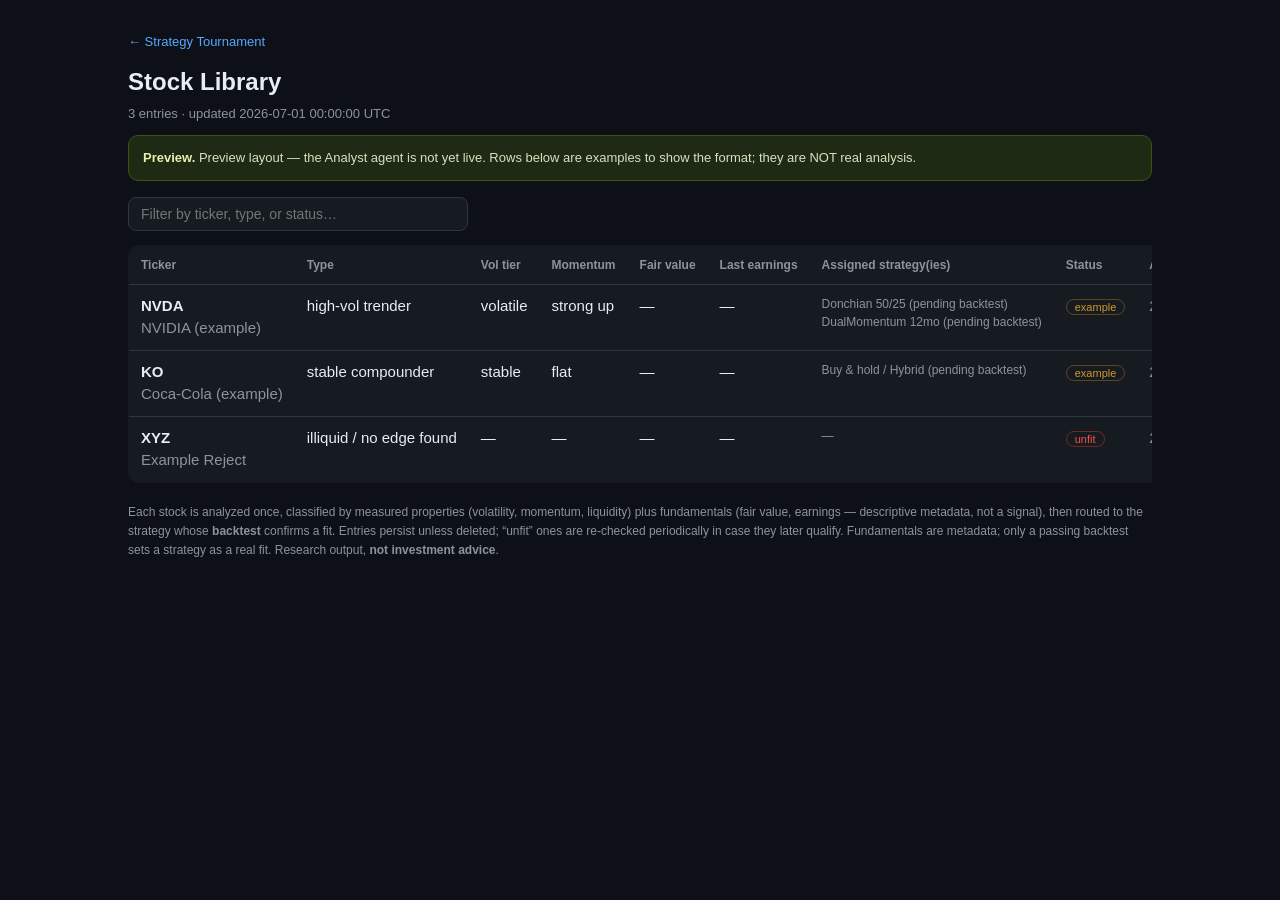
==== stockLibrary/index.html @ e71fd758 "Add Stock Library page (preview) and link it from the tournament page Co-Authored-By: Claude Opus 4." ====
<!DOCTYPE html>
<html lang="en">
<head>
<meta charset="utf-8" />
<meta name="viewport" content="width=device-width, initial-scale=1" />
<title>Stock Library</title>
<style>
  :root { --bg:#0d1117; --card:#161b22; --line:#30363d; --txt:#e6edf3; --dim:#8b949e;
          --good:#3fb950; --bad:#f85149; --gold:#d29922; --warn:#1f2a14; --warnln:#3d5212; }
  * { box-sizing:border-box; }
  body { margin:0; background:var(--bg); color:var(--txt);
         font:15px/1.5 -apple-system,Segoe UI,Roboto,Helvetica,Arial,sans-serif; }
  .wrap { max-width:1060px; margin:0 auto; padding:32px 18px 64px; }
  a { color:#58a6ff; text-decoration:none; } a:hover { text-decoration:underline; }
  h1 { font-size:24px; margin:0 0 4px; }
  .pagesub { color:var(--dim); margin:0 0 12px; font-size:13px; }
  .banner { background:var(--warn); border:1px solid var(--warnln); border-radius:10px;
            padding:12px 14px; margin:0 0 16px; font-size:13px; color:#d8e0c0; }
  .banner b { color:#e8efb0; }
  input[type=search]{ width:100%; max-width:340px; margin:0 0 14px; padding:8px 12px;
    background:var(--card); border:1px solid var(--line); border-radius:8px; color:var(--txt); font-size:14px; }
  .scroll { overflow-x:auto; }
  table { width:100%; border-collapse:collapse; background:var(--card);
          border:1px solid var(--line); border-radius:12px; overflow:hidden; min-width:900px; }
  th,td { padding:10px 12px; text-align:left; border-bottom:1px solid var(--line);
          white-space:nowrap; vertical-align:top; }
  th { color:var(--dim); font-weight:600; font-size:12px; }
  tr:last-child td { border-bottom:none; }
  .tick { font-weight:700; }
  .badge { font-size:11px; padding:1px 8px; border-radius:999px; border:1px solid var(--line); }
  .b-fit { color:var(--good); border-color:#1f6f43; }
  .b-unfit { color:var(--bad); border-color:#6f2a25; }
  .b-pending, .b-example { color:var(--gold); border-color:#5c471a; }
  .strat { font-size:12px; color:var(--dim); }
  .dim { color:var(--dim); }
  footer { color:var(--dim); font-size:12px; margin-top:20px; line-height:1.6; }
</style>
</head>
<body>
<div class="wrap">
  <p class="pagesub"><a href="../tradeRanking/">← Strategy Tournament</a></p>
  <h1>Stock Library</h1>
  <p class="pagesub" id="sub">Loading…</p>
  <div class="banner" id="banner" style="display:none"></div>

  <input type="search" id="q" placeholder="Filter by ticker, type, or status…" />
  <div class="scroll"><table>
    <thead><tr>
      <th>Ticker</th><th>Type</th><th>Vol tier</th><th>Momentum</th>
      <th>Fair value</th><th>Last earnings</th><th>Assigned strategy(ies)</th>
      <th>Status</th><th>Added</th><th>Last checked</th>
    </tr></thead>
    <tbody id="rows"></tbody>
  </table></div>
  <footer id="foot"></footer>
</div>
<script>
const badge = s => {
  const cls = {fit:"b-fit", unfit:"b-unfit", pending:"b-pending", example:"b-example"}[s] || "b-pending";
  return `<span class="badge ${cls}">${s}</span>`;
};
let ALL = [];
function render(list){
  document.getElementById("rows").innerHTML = list.map(e=>{
    const strat = (e.strategies||[]).length
      ? e.strategies.map(s=>`${s.name} <span class="dim">(${s.verdict})</span>`).join("<br>")
      : '<span class="dim">—</span>';
    return `<tr>
      <td class="tick">${e.ticker}<br><span class="dim" style="font-weight:400">${e.name||""}</span></td>
      <td>${e.type||"—"}</td><td>${e.vol_tier||"—"}</td><td>${e.momentum||"—"}</td>
      <td>${e.fair_value||"—"}</td><td>${e.last_earnings||"—"}</td>
      <td class="strat">${strat}</td>
      <td>${badge(e.status||"pending")}</td>
      <td class="dim">${e.added||"—"}</td><td class="dim">${e.last_checked||"—"}</td>
    </tr>`;
  }).join("") || `<tr><td colspan="10" class="dim" style="text-align:center;padding:22px">No entries yet.</td></tr>`;
}
fetch("./library.json").then(r=>r.json()).then(d=>{
  ALL = d.entries||[];
  document.getElementById("sub").textContent = `${ALL.length} entries · updated ${d.generated_utc} UTC`;
  if (d.note){ const b=document.getElementById("banner"); b.style.display="block"; b.innerHTML="<b>Preview.</b> "+d.note; }
  render(ALL);
  document.getElementById("foot").innerHTML =
    "Each stock is analyzed once, classified by measured properties (volatility, momentum, "+
    "liquidity) plus fundamentals (fair value, earnings — descriptive metadata, not a signal), "+
    "then routed to the strategy whose <b>backtest</b> confirms a fit. Entries persist unless "+
    "deleted; “unfit” ones are re-checked periodically in case they later qualify. "+
    "Fundamentals are metadata; only a passing backtest sets a strategy as a real fit. "+
    "Research output, <b>not investment advice</b>.";
}).catch(e=>{ document.getElementById("sub").textContent="Could not load library.json — "+e; });

document.getElementById("q").addEventListener("input", ev=>{
  const q = ev.target.value.toLowerCase();
  render(ALL.filter(e => (e.ticker+" "+(e.name||"")+" "+(e.type||"")+" "+(e.status||"")).toLowerCase().includes(q)));
});
</script>
</body>
</html>
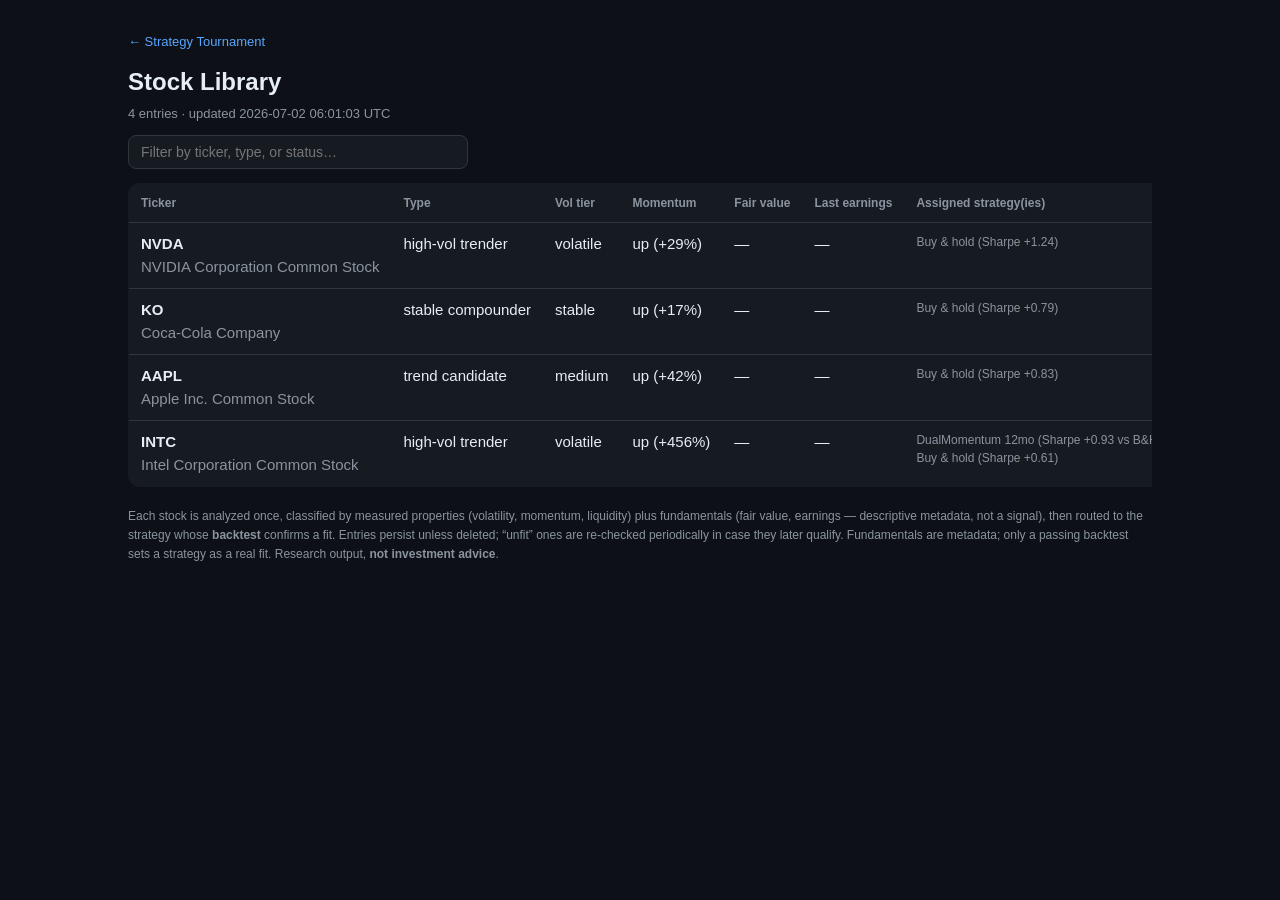
==== commit 9c827140: "Stock Library: add (hidden) interactive Add box; enable once Worker+Turnstile set" ====
--- a/stockLibrary/index.html
+++ b/stockLibrary/index.html
@@ -34,6 +34,13 @@
   .strat { font-size:12px; color:var(--dim); }
   .dim { color:var(--dim); }
   footer { color:var(--dim); font-size:12px; margin-top:20px; line-height:1.6; }
+  .addrow { display:flex; gap:8px; flex-wrap:wrap; align-items:center; margin:0 0 6px; }
+  input#addq { flex:1; min-width:240px; max-width:420px; padding:8px 12px; background:var(--card);
+    border:1px solid var(--line); border-radius:8px; color:var(--txt); font-size:14px; }
+  button#addbtn { padding:8px 16px; background:#238636; color:#fff; border:1px solid #2ea043;
+    border-radius:8px; font-size:14px; cursor:pointer; }
+  button#addbtn:hover { background:#2ea043; }
+  #addmsg { min-height:18px; }
 </style>
 </head>
 <body>
@@ -42,6 +49,16 @@
   <h1>Stock Library</h1>
   <p class="pagesub" id="sub">Loading…</p>
   <div class="banner" id="banner" style="display:none"></div>
+
+  <div id="addbox" style="display:none; margin:0 0 16px;">
+    <div class="addrow">
+      <input type="text" id="addq" maxlength="40"
+        placeholder="Add a stock — company name or ticker (e.g. Palantir)" />
+      <button id="addbtn" type="button">Add</button>
+    </div>
+    <div id="cf-turnstile"></div>
+    <div id="addmsg" class="pagesub"></div>
+  </div>
 
   <input type="search" id="q" placeholder="Filter by ticker, type, or status…" />
   <div class="scroll"><table>
@@ -55,6 +72,12 @@
   <footer id="foot"></footer>
 </div>
 <script>
+// --- Interactive "Add" box config. Filled in once the Cloudflare Worker + Turnstile exist;
+// while these are placeholders the box stays hidden and the page works normally. ---
+const WORKER_URL = "__WORKER_URL__";
+const TURNSTILE_SITEKEY = "__TURNSTILE_SITEKEY__";
+const ADD_ENABLED = !WORKER_URL.startsWith("__") && !TURNSTILE_SITEKEY.startsWith("__");
+
 const badge = s => {
   const cls = {fit:"b-fit", unfit:"b-unfit", pending:"b-pending", example:"b-example"}[s] || "b-pending";
   return `<span class="badge ${cls}">${s}</span>`;
@@ -93,6 +116,37 @@
   const q = ev.target.value.toLowerCase();
   render(ALL.filter(e => (e.ticker+" "+(e.name||"")+" "+(e.type||"")+" "+(e.status||"")).toLowerCase().includes(q)));
 });
+
+// --- Add box: only wired up when configured (see WORKER_URL / TURNSTILE_SITEKEY above). ---
+if (ADD_ENABLED) {
+  document.getElementById("addbox").style.display = "block";
+  const s = document.createElement("script");
+  s.src = "https://challenges.cloudflare.com/turnstile/v0/api.js?render=explicit";
+  s.async = true; s.defer = true;
+  s.onload = () => turnstile.render("#cf-turnstile", { sitekey: TURNSTILE_SITEKEY });
+  document.head.appendChild(s);
+  document.getElementById("addbtn").addEventListener("click", submitAdd);
+  document.getElementById("addq").addEventListener("keydown", e => { if (e.key === "Enter") submitAdd(); });
+}
+
+async function submitAdd(){
+  const inp = document.getElementById("addq"), msg = document.getElementById("addmsg");
+  const q = inp.value.trim();
+  if (!q) { msg.textContent = "Enter a company name or ticker."; return; }
+  const token = (window.turnstile && turnstile.getResponse()) || "";
+  if (!token) { msg.textContent = "Please complete the verification below."; return; }
+  msg.textContent = "Adding…";
+  try {
+    const r = await fetch(WORKER_URL, {
+      method: "POST", headers: { "Content-Type": "application/json" },
+      body: JSON.stringify({ ticker: q, turnstileToken: token }),
+    });
+    const d = await r.json().catch(() => ({}));
+    if (r.ok) { msg.textContent = d.message || "Queued — refresh in ~1–2 min."; inp.value = ""; }
+    else { msg.textContent = "Error: " + (d.error || r.status); }
+  } catch (e) { msg.textContent = "Network error — try again."; }
+  if (window.turnstile) turnstile.reset();
+}
 </script>
 </body>
 </html>
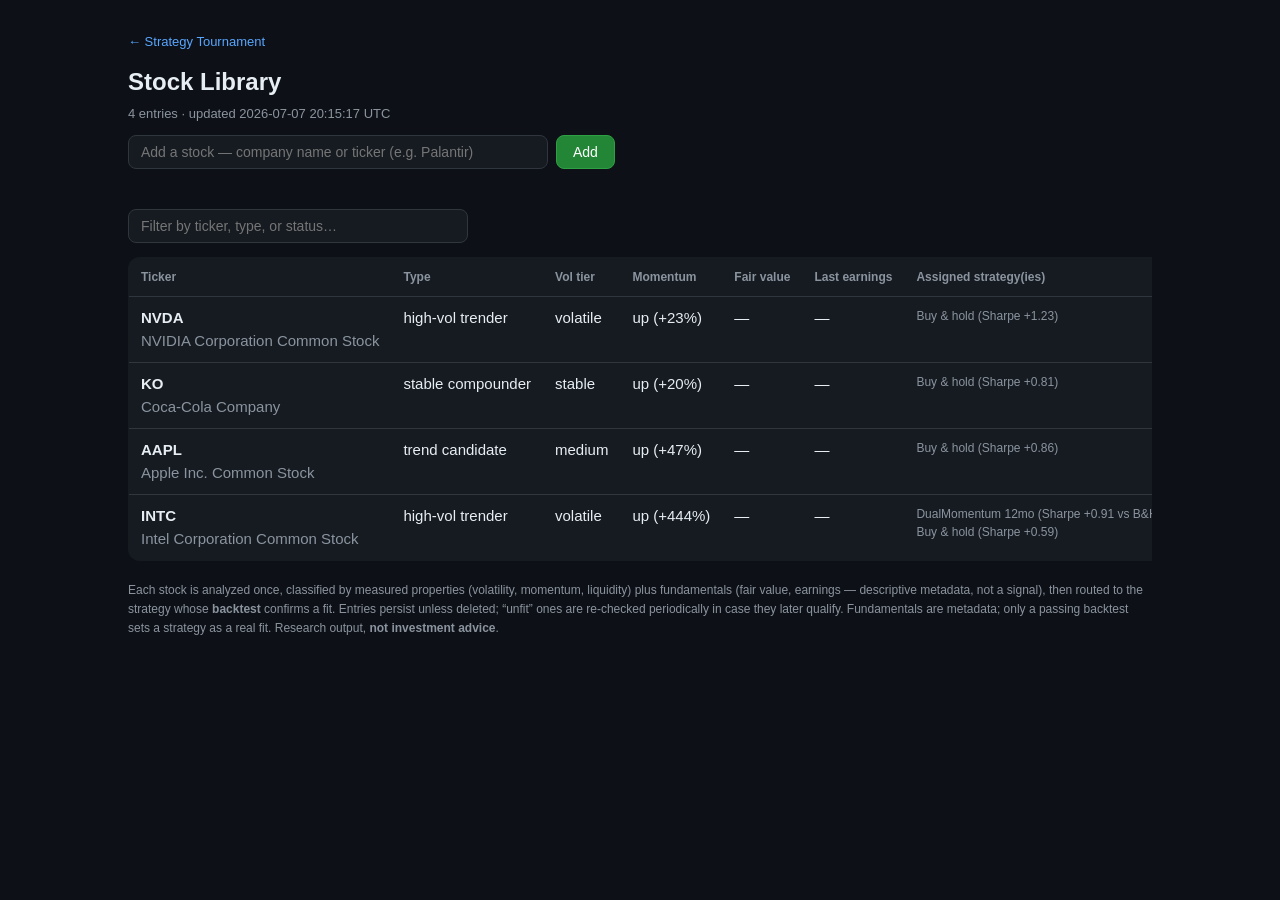
==== commit f1d02697: "Stock Library: wire Cloudflare Worker + Turnstile site key -> Add box live" ====
--- a/stockLibrary/index.html
+++ b/stockLibrary/index.html
@@ -74,8 +74,8 @@
 <script>
 // --- Interactive "Add" box config. Filled in once the Cloudflare Worker + Turnstile exist;
 // while these are placeholders the box stays hidden and the page works normally. ---
-const WORKER_URL = "__WORKER_URL__";
-const TURNSTILE_SITEKEY = "__TURNSTILE_SITEKEY__";
+const WORKER_URL = "https://black-haze-1a5c.knishiy10.workers.dev";
+const TURNSTILE_SITEKEY = "0x4AAAAAADuX8aPPatiPR1qa";
 const ADD_ENABLED = !WORKER_URL.startsWith("__") && !TURNSTILE_SITEKEY.startsWith("__");
 
 const badge = s => {
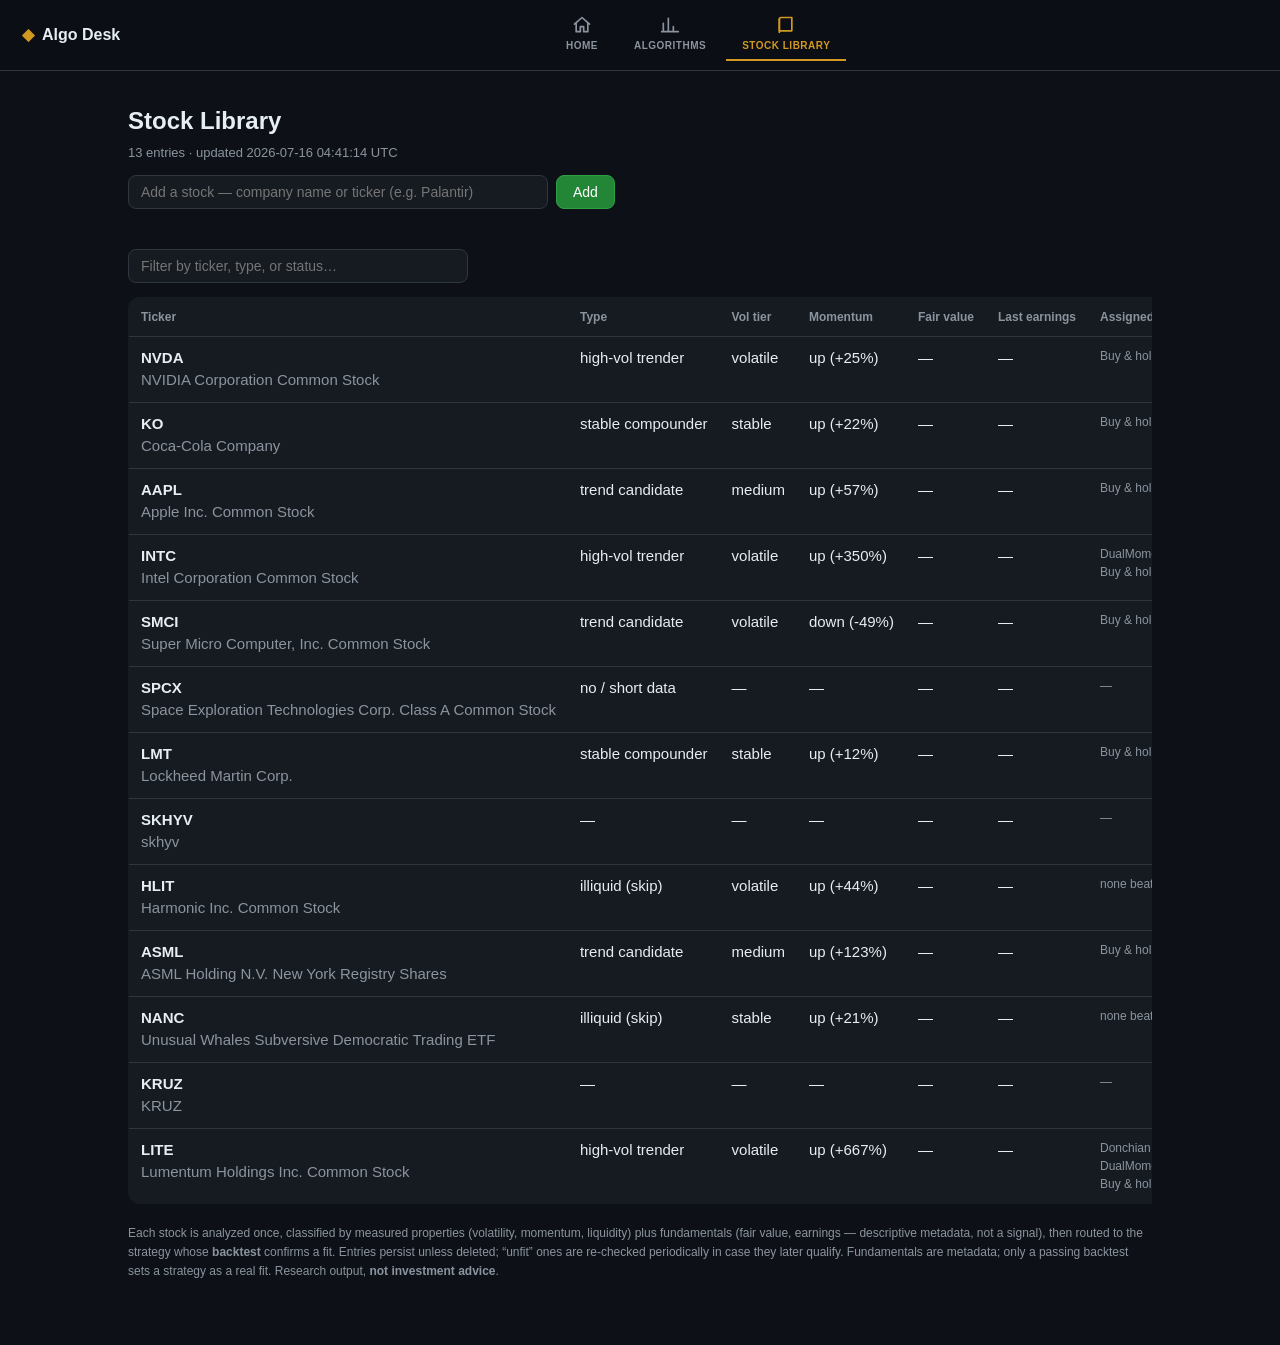
==== commit 3d095eb5: "Dashboard: top nav (Home/Algorithms/Library), clean home w/ linkable names, algorithms hub, detail f" ====
--- a/stockLibrary/index.html
+++ b/stockLibrary/index.html
@@ -41,11 +41,31 @@
     border-radius:8px; font-size:14px; cursor:pointer; }
   button#addbtn:hover { background:#2ea043; }
   #addmsg { min-height:18px; }
+  /* --- shared top nav (Home / Algorithms / Stock Library) --- */
+  .topnav { position:sticky; top:0; z-index:40; display:flex; align-items:center; gap:18px;
+            background:#0b0e14; border-bottom:1px solid var(--line); padding:9px 22px; }
+  .topnav .brand { font-weight:700; font-size:16px; color:var(--txt); text-decoration:none;
+                   display:flex; align-items:center; gap:8px; }
+  .topnav .navlinks { display:flex; gap:4px; margin:0 auto; }
+  .topnav a.nav { display:flex; flex-direction:column; align-items:center; gap:3px; color:var(--dim);
+                  text-decoration:none; font-size:10px; font-weight:600; letter-spacing:.05em;
+                  text-transform:uppercase; padding:6px 16px; border-bottom:2px solid transparent; }
+  .topnav a.nav svg { width:20px; height:20px; stroke:currentColor; fill:none; stroke-width:2;
+                      stroke-linecap:round; stroke-linejoin:round; }
+  .topnav a.nav:hover { color:var(--txt); }
+  .topnav a.nav.active { color:#d29922; border-bottom-color:#d29922; }
 </style>
 </head>
 <body>
+<nav class="topnav">
+  <a class="brand" href="../tradeRanking/"><span style="color:#d29922">◆</span> Algo Desk</a>
+  <div class="navlinks">
+    <a class="nav" href="../tradeRanking/"><svg viewBox="0 0 24 24"><path d="M3 11l9-8 9 8"/><path d="M5 10v10h5v-6h4v6h5V10"/></svg>Home</a>
+    <a class="nav" href="../strategy/"><svg viewBox="0 0 24 24"><path d="M4 20V10M10 20V4M16 20v-6M22 20H2"/></svg>Algorithms</a>
+    <a class="nav active" href="../stockLibrary/"><svg viewBox="0 0 24 24"><path d="M4 5a2 2 0 012-2h13v16H6a2 2 0 00-2 2z"/><path d="M4 5v14"/></svg>Stock Library</a>
+  </div>
+</nav>
 <div class="wrap">
-  <p class="pagesub"><a href="../tradeRanking/">← Strategy Tournament</a></p>
   <h1>Stock Library</h1>
   <p class="pagesub" id="sub">Loading…</p>
   <div class="banner" id="banner" style="display:none"></div>
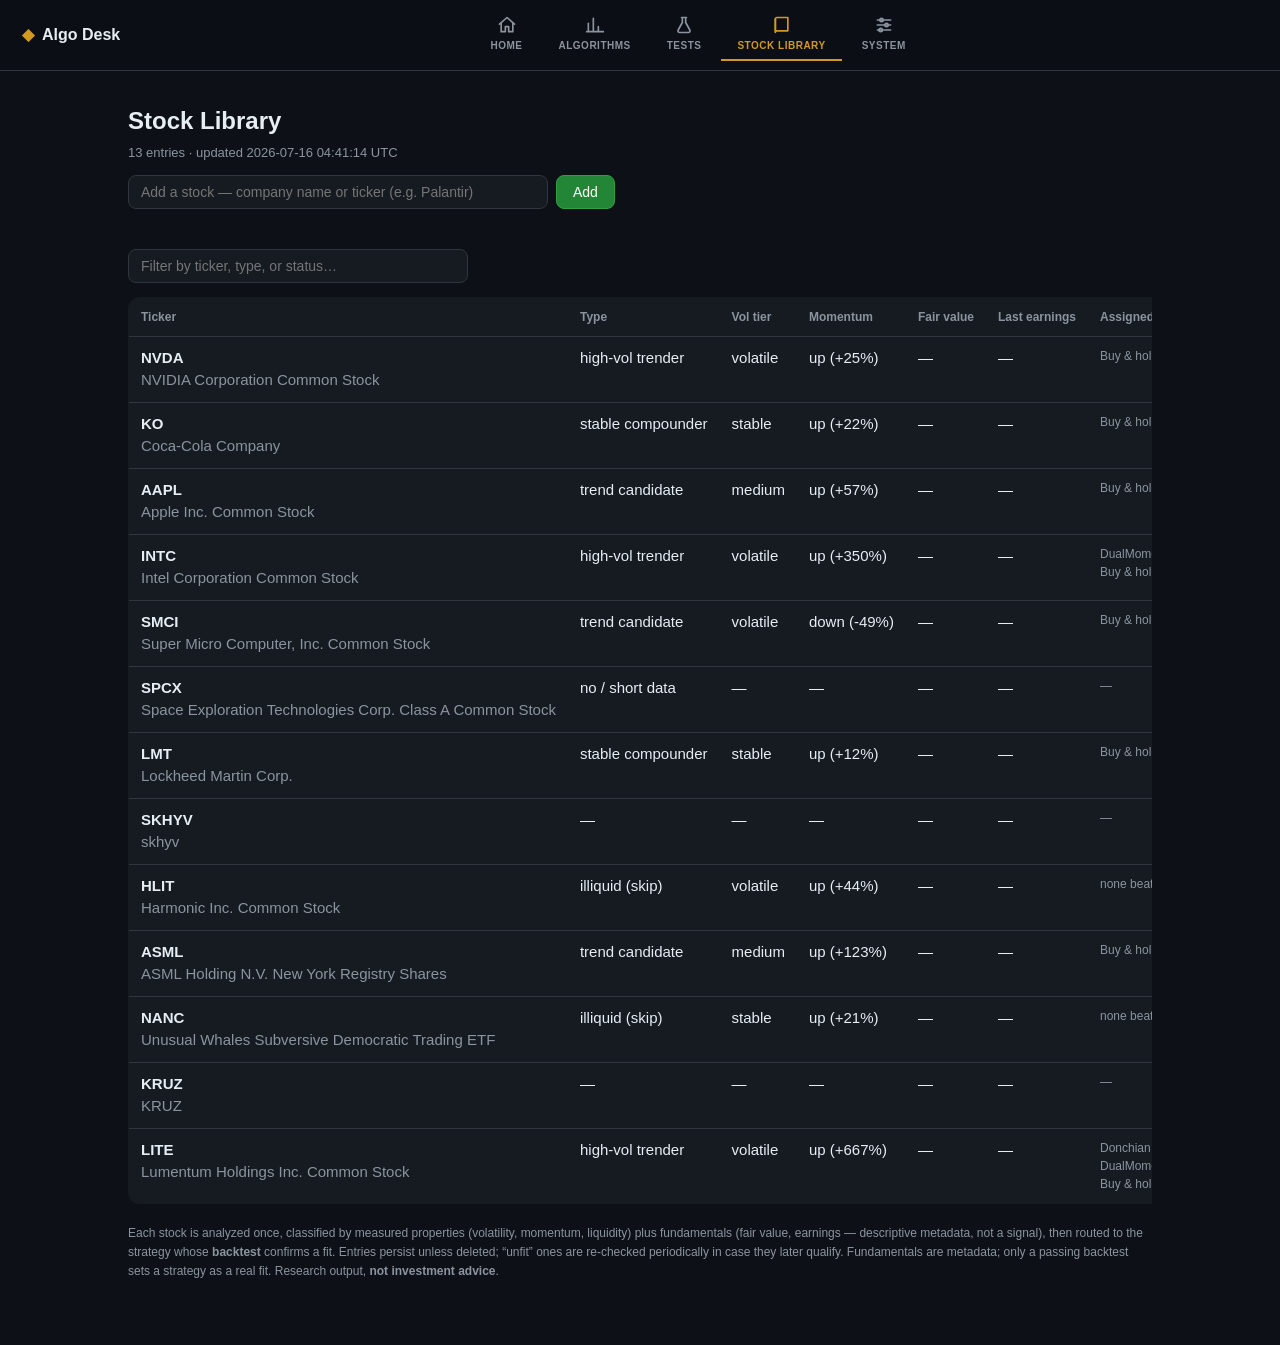
==== commit 9b443fda: "Dashboard windows: Home (live) / Tests (tournaments) / System (state); 5-item nav" ====
--- a/stockLibrary/index.html
+++ b/stockLibrary/index.html
@@ -58,11 +58,13 @@
 </head>
 <body>
 <nav class="topnav">
-  <a class="brand" href="../tradeRanking/"><span style="color:#d29922">◆</span> Algo Desk</a>
+  <a class="brand" href="../tradeRanking/#home"><span style="color:#d29922">◆</span> Algo Desk</a>
   <div class="navlinks">
-    <a class="nav" href="../tradeRanking/"><svg viewBox="0 0 24 24"><path d="M3 11l9-8 9 8"/><path d="M5 10v10h5v-6h4v6h5V10"/></svg>Home</a>
+    <a class="nav" href="../tradeRanking/#home"><svg viewBox="0 0 24 24"><path d="M3 11l9-8 9 8"/><path d="M5 10v10h5v-6h4v6h5V10"/></svg>Home</a>
     <a class="nav" href="../strategy/"><svg viewBox="0 0 24 24"><path d="M4 20V10M10 20V4M16 20v-6M22 20H2"/></svg>Algorithms</a>
+    <a class="nav" href="../tradeRanking/#tests"><svg viewBox="0 0 24 24"><path d="M9 3h6M10 3v6l-5 9a2 2 0 002 3h10a2 2 0 002-3l-5-9V3"/></svg>Tests</a>
     <a class="nav active" href="../stockLibrary/"><svg viewBox="0 0 24 24"><path d="M4 5a2 2 0 012-2h13v16H6a2 2 0 00-2 2z"/><path d="M4 5v14"/></svg>Stock Library</a>
+    <a class="nav" href="../tradeRanking/#system"><svg viewBox="0 0 24 24"><path d="M4 6h16M4 12h16M4 18h16"/><circle cx="9" cy="6" r="2"/><circle cx="15" cy="12" r="2"/><circle cx="8" cy="18" r="2"/></svg>System</a>
   </div>
 </nav>
 <div class="wrap">
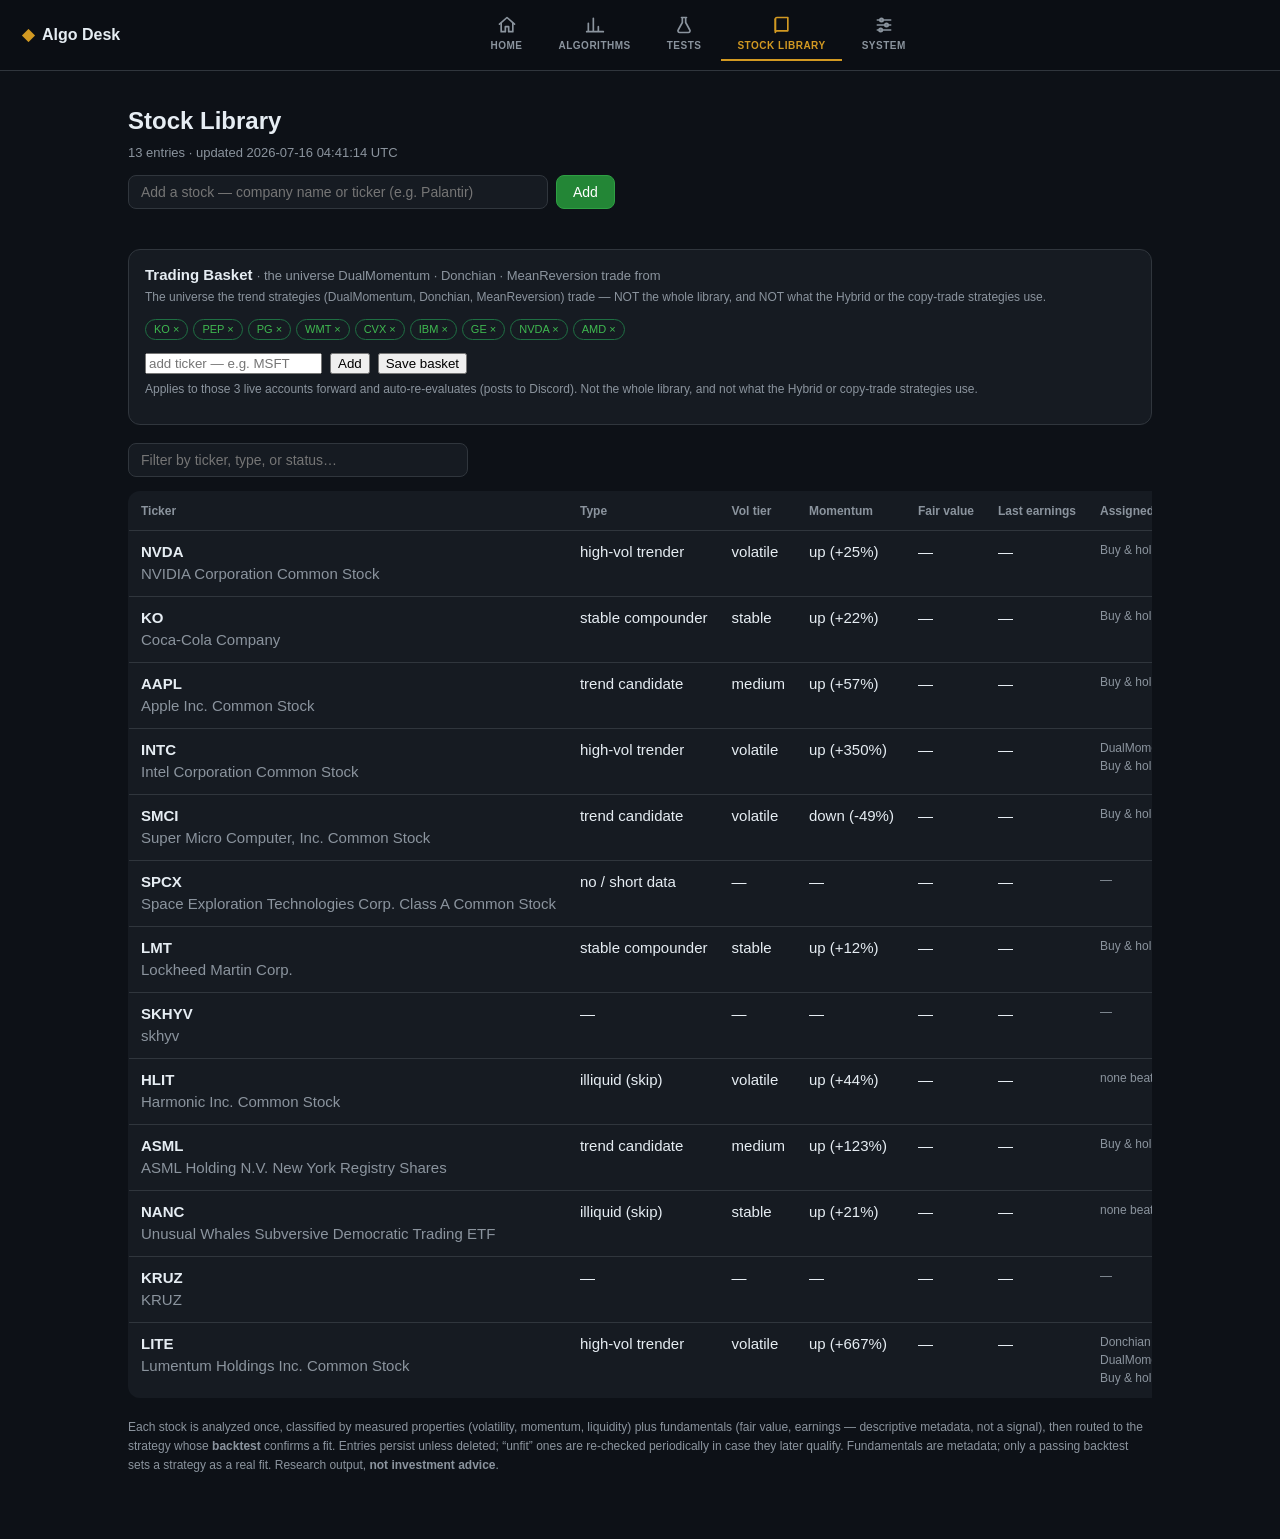
==== commit 73bde03b: "Stock Library: editable Trading Basket section; detail pages read-only + link" ====
--- a/stockLibrary/index.html
+++ b/stockLibrary/index.html
@@ -82,6 +82,20 @@
     <div id="addmsg" class="pagesub"></div>
   </div>
 
+  <div id="basketbox" style="display:none; margin:0 0 18px; background:var(--card); border:1px solid var(--line); border-radius:12px; padding:14px 16px">
+    <div style="font-weight:650; margin-bottom:2px">Trading Basket
+      <span class="dim" style="font-weight:400; font-size:13px">· the universe DualMomentum · Donchian · MeanReversion trade from</span></div>
+    <div class="dim" style="font-size:12px; margin:2px 0 10px" id="basketNote"></div>
+    <div id="basketChips" style="margin-bottom:10px"></div>
+    <div class="addrow">
+      <input type="text" id="basketAdd" maxlength="8" placeholder="add ticker — e.g. MSFT">
+      <button id="basketAddBtn" type="button">Add</button>
+      <button id="basketSaveBtn" type="button">Save basket</button>
+    </div>
+    <div class="dim" style="font-size:12px;margin-top:6px">Applies to those 3 live accounts forward and auto-re-evaluates (posts to Discord). Not the whole library, and not what the Hybrid or copy-trade strategies use.</div>
+    <div id="basketMsg" class="pagesub"></div>
+  </div>
+
   <input type="search" id="q" placeholder="Filter by ticker, type, or status…" />
   <div class="scroll"><table>
     <thead><tr>
@@ -149,6 +163,50 @@
   document.head.appendChild(s);
   document.getElementById("addbtn").addEventListener("click", submitAdd);
   document.getElementById("addq").addEventListener("keydown", e => { if (e.key === "Enter") submitAdd(); });
+  // Basket editor (shares the same Worker + Turnstile widget as the Add box).
+  document.getElementById("basketbox").style.display = "block";
+  loadBasket();
+  document.getElementById("basketAddBtn").addEventListener("click", basketAdd);
+  document.getElementById("basketSaveBtn").addEventListener("click", basketSave);
+  document.getElementById("basketAdd").addEventListener("keydown", e => { if (e.key === "Enter") { e.preventDefault(); basketAdd(); } });
+}
+
+let BASKET = [];
+function loadBasket(){
+  fetch("../strategies/basket.json?cb="+Date.now()).then(r=>r.json()).then(d=>{
+    BASKET = (d.tickers||[]).slice();
+    document.getElementById("basketNote").textContent = d.note || "";
+    renderBasket();
+  }).catch(()=>{ document.getElementById("basketMsg").textContent = "basket unavailable"; });
+}
+function renderBasket(){
+  document.getElementById("basketChips").innerHTML = BASKET.map(t=>
+    `<span class="badge b-fit" style="margin:3px 5px 3px 0;display:inline-block">${t} `+
+    `<span data-del="${t}" style="cursor:pointer">×</span></span>`).join("")
+    || '<span class="dim">empty</span>';
+  document.querySelectorAll("#basketChips [data-del]").forEach(x=>x.onclick=()=>{
+    BASKET = BASKET.filter(t=>t!==x.dataset.del); renderBasket(); });
+}
+function basketAdd(){
+  const inp = document.getElementById("basketAdd");
+  const v = (inp.value||"").trim().toUpperCase();
+  if (v && /^[A-Z0-9.\-]{1,8}$/.test(v) && !BASKET.includes(v)) { BASKET.push(v); renderBasket(); inp.value=""; }
+}
+async function basketSave(){
+  const msg = document.getElementById("basketMsg");
+  if (BASKET.length < 2) { msg.textContent = "Keep at least 2 tickers."; return; }
+  const token = (window.turnstile && turnstile.getResponse()) || "";
+  if (!token) { msg.textContent = "Please complete the verification below."; return; }
+  msg.textContent = "Saving…";
+  try {
+    const r = await fetch(WORKER_URL, {
+      method: "POST", headers: { "Content-Type": "application/json" },
+      body: JSON.stringify({ action: "basket-set", tickers: BASKET, turnstileToken: token }),
+    });
+    const d = await r.json().catch(()=>({}));
+    msg.textContent = r.ok ? (d.message || "Saved — re-evaluating.") : ("Error: " + (d.error || r.status));
+  } catch (e) { msg.textContent = "Network error — try again."; }
+  if (window.turnstile) turnstile.reset();
 }
 
 async function submitAdd(){
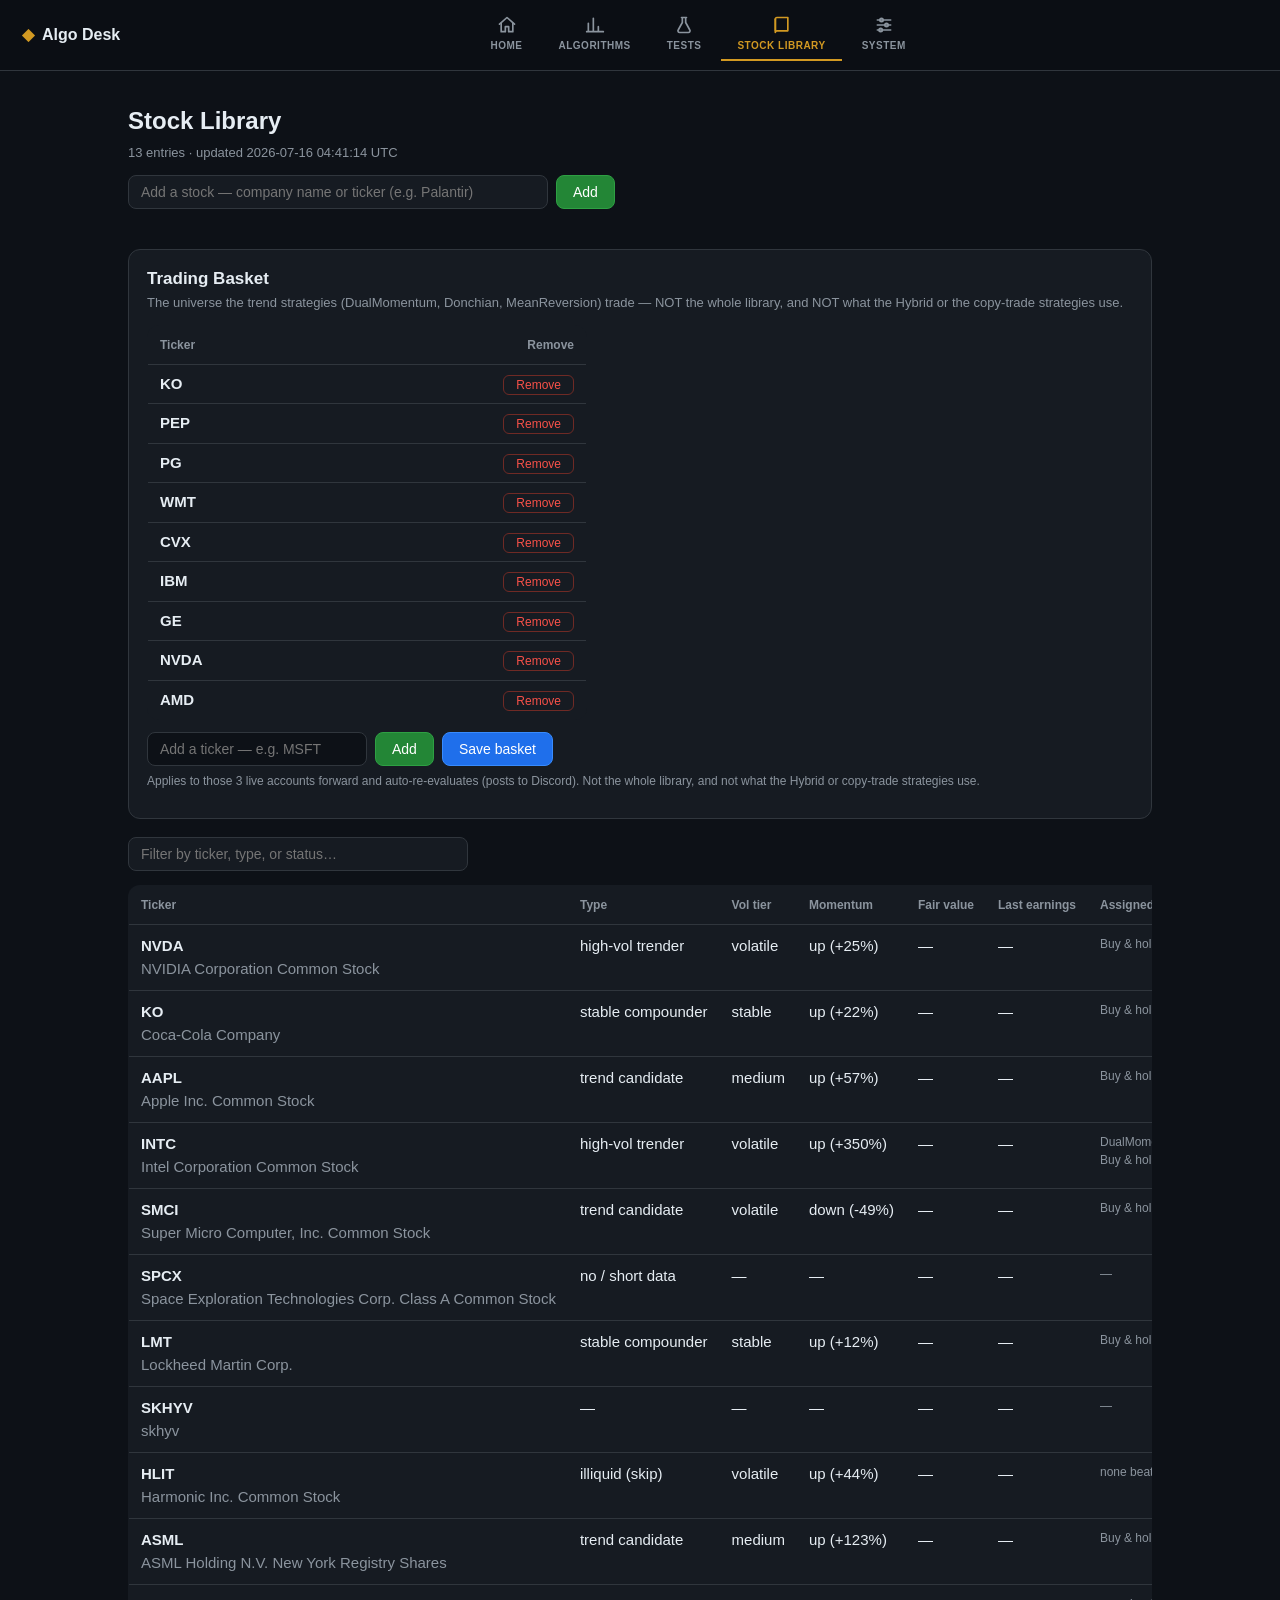
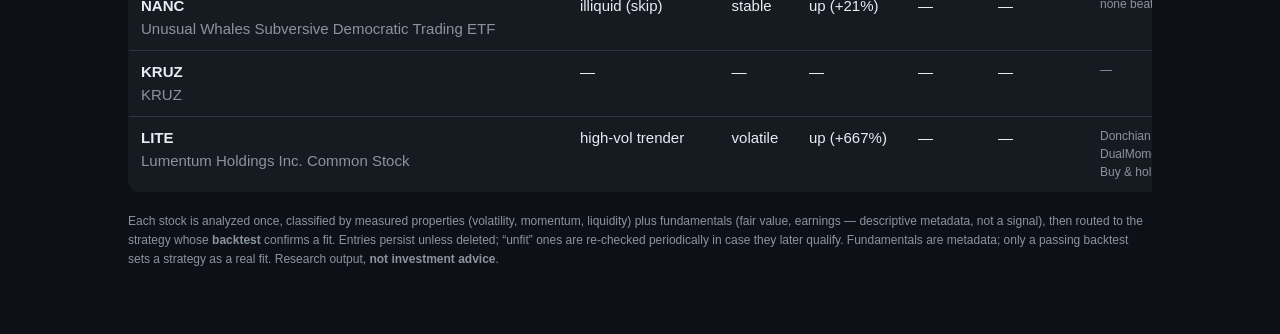
==== commit 2ddfe542: "Stock Library: basket editor as a clear table + styled controls (matches the ticker UI)" ====
--- a/stockLibrary/index.html
+++ b/stockLibrary/index.html
@@ -41,6 +41,20 @@
     border-radius:8px; font-size:14px; cursor:pointer; }
   button#addbtn:hover { background:#2ea043; }
   #addmsg { min-height:18px; }
+  /* --- basket editor: match the ticker UI (styled inputs + a clear table) --- */
+  #basketbox table { min-width:auto; max-width:440px; }
+  input#basketAdd { flex:0 1 220px; min-width:150px; padding:8px 12px; background:var(--bg);
+    border:1px solid var(--line); border-radius:8px; color:var(--txt); font-size:14px; }
+  button#basketAddBtn, button#basketSaveBtn { padding:8px 16px; border-radius:8px;
+    font-size:14px; cursor:pointer; color:#fff; }
+  button#basketAddBtn { background:#238636; border:1px solid #2ea043; }
+  button#basketAddBtn:hover { background:#2ea043; }
+  button#basketSaveBtn { background:#1f6feb; border:1px solid #388bfd; }
+  button#basketSaveBtn:hover { background:#388bfd; }
+  button.basket-x { background:transparent; color:var(--bad); border:1px solid #6f2a25;
+    border-radius:6px; padding:2px 12px; font-size:12px; cursor:pointer; }
+  button.basket-x:hover { background:rgba(248,81,73,.12); }
+  #basketRows td { padding:8px 12px; }
   /* --- shared top nav (Home / Algorithms / Stock Library) --- */
   .topnav { position:sticky; top:0; z-index:40; display:flex; align-items:center; gap:18px;
             background:#0b0e14; border-bottom:1px solid var(--line); padding:9px 22px; }
@@ -82,17 +96,19 @@
     <div id="addmsg" class="pagesub"></div>
   </div>
 
-  <div id="basketbox" style="display:none; margin:0 0 18px; background:var(--card); border:1px solid var(--line); border-radius:12px; padding:14px 16px">
-    <div style="font-weight:650; margin-bottom:2px">Trading Basket
-      <span class="dim" style="font-weight:400; font-size:13px">· the universe DualMomentum · Donchian · MeanReversion trade from</span></div>
-    <div class="dim" style="font-size:12px; margin:2px 0 10px" id="basketNote"></div>
-    <div id="basketChips" style="margin-bottom:10px"></div>
-    <div class="addrow">
-      <input type="text" id="basketAdd" maxlength="8" placeholder="add ticker — e.g. MSFT">
+  <div id="basketbox" style="display:none; margin:0 0 18px; background:var(--card); border:1px solid var(--line); border-radius:12px; padding:16px 18px">
+    <div style="font-size:17px; font-weight:700; margin-bottom:2px">Trading Basket</div>
+    <div class="dim" style="font-size:13px; margin:0 0 12px" id="basketNote"></div>
+    <div class="scroll"><table>
+      <thead><tr><th>Ticker</th><th style="text-align:right">Remove</th></tr></thead>
+      <tbody id="basketRows"></tbody>
+    </table></div>
+    <div class="addrow" style="margin-top:12px">
+      <input type="text" id="basketAdd" maxlength="8" placeholder="Add a ticker — e.g. MSFT" />
       <button id="basketAddBtn" type="button">Add</button>
       <button id="basketSaveBtn" type="button">Save basket</button>
     </div>
-    <div class="dim" style="font-size:12px;margin-top:6px">Applies to those 3 live accounts forward and auto-re-evaluates (posts to Discord). Not the whole library, and not what the Hybrid or copy-trade strategies use.</div>
+    <div class="dim" style="font-size:12px;margin-top:4px">Applies to those 3 live accounts forward and auto-re-evaluates (posts to Discord). Not the whole library, and not what the Hybrid or copy-trade strategies use.</div>
     <div id="basketMsg" class="pagesub"></div>
   </div>
 
@@ -180,11 +196,11 @@
   }).catch(()=>{ document.getElementById("basketMsg").textContent = "basket unavailable"; });
 }
 function renderBasket(){
-  document.getElementById("basketChips").innerHTML = BASKET.map(t=>
-    `<span class="badge b-fit" style="margin:3px 5px 3px 0;display:inline-block">${t} `+
-    `<span data-del="${t}" style="cursor:pointer">×</span></span>`).join("")
-    || '<span class="dim">empty</span>';
-  document.querySelectorAll("#basketChips [data-del]").forEach(x=>x.onclick=()=>{
+  document.getElementById("basketRows").innerHTML = BASKET.length ? BASKET.map(t=>
+    `<tr><td class="tick">${t}</td>`+
+    `<td style="text-align:right"><button class="basket-x" data-del="${t}">Remove</button></td></tr>`).join("")
+    : `<tr><td colspan="2" class="dim" style="text-align:center;padding:16px">empty — add at least 2 tickers</td></tr>`;
+  document.querySelectorAll("#basketRows [data-del]").forEach(x=>x.onclick=()=>{
     BASKET = BASKET.filter(t=>t!==x.dataset.del); renderBasket(); });
 }
 function basketAdd(){
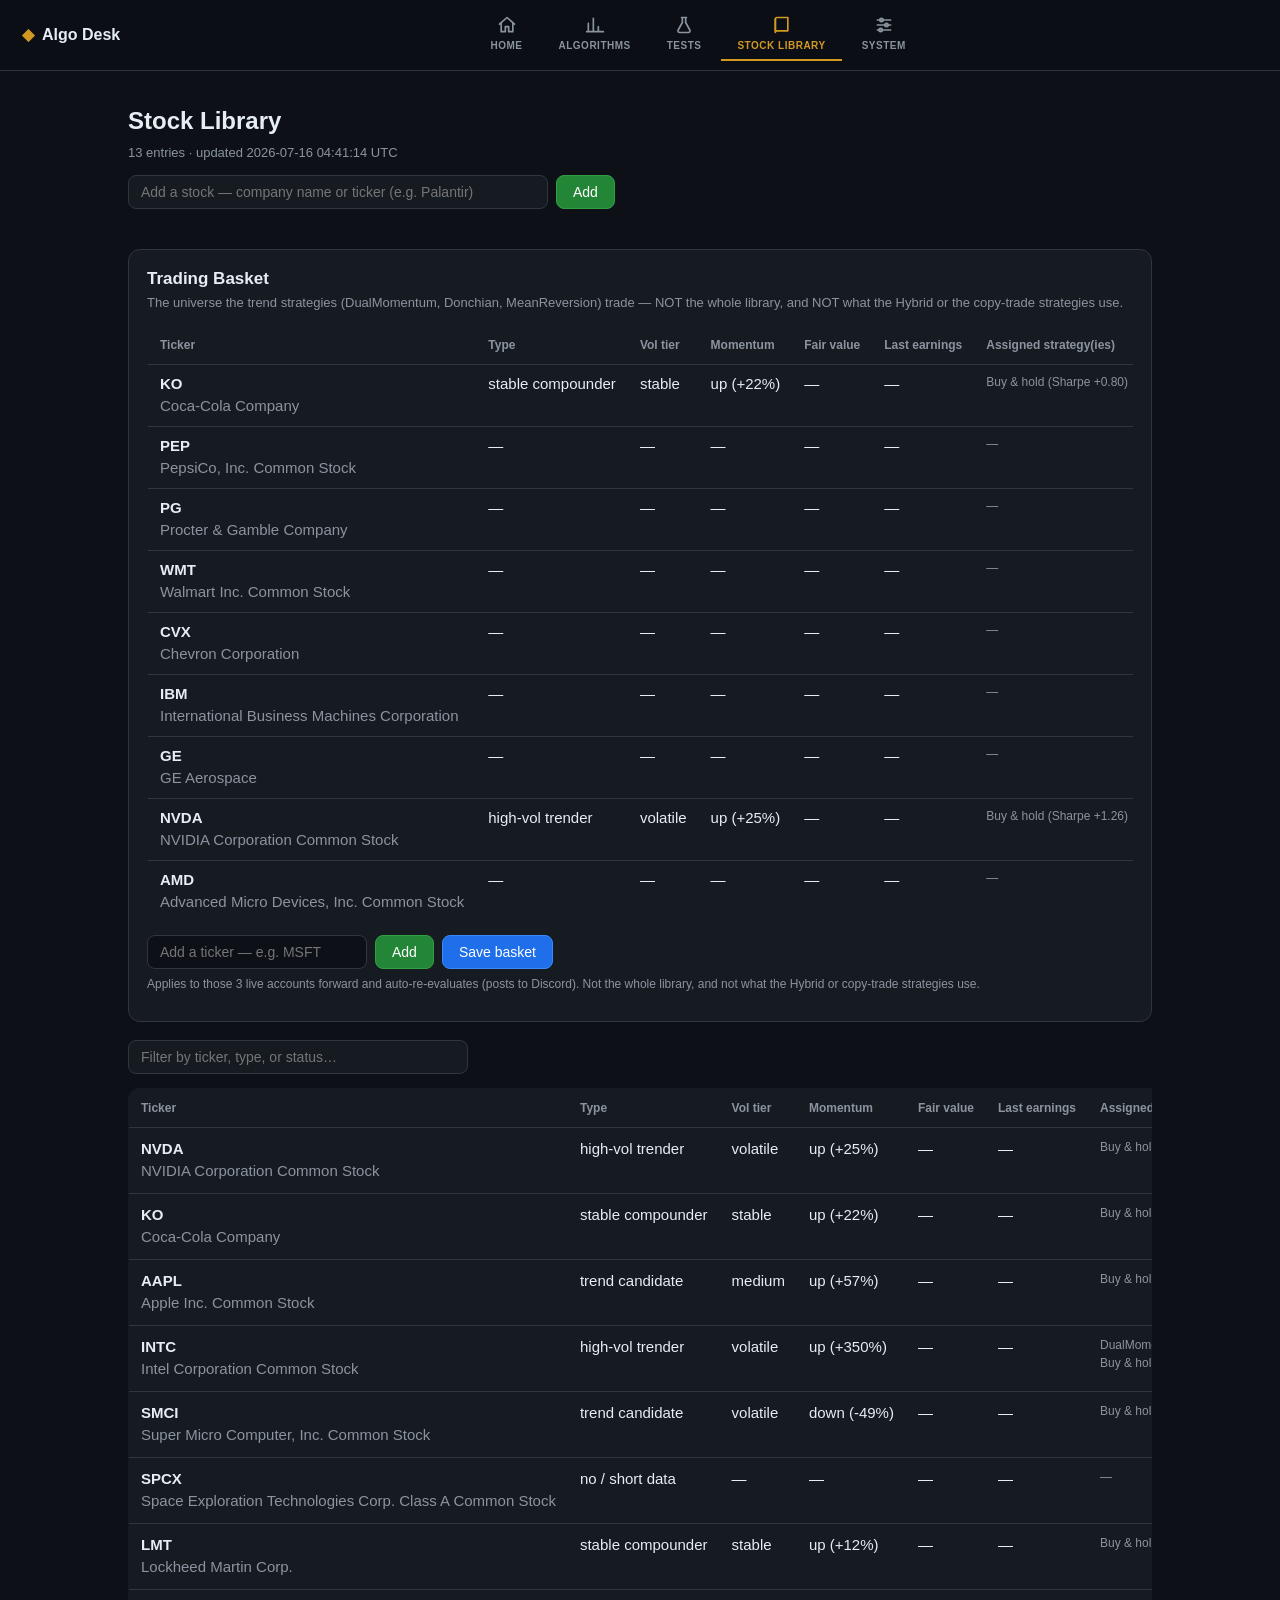
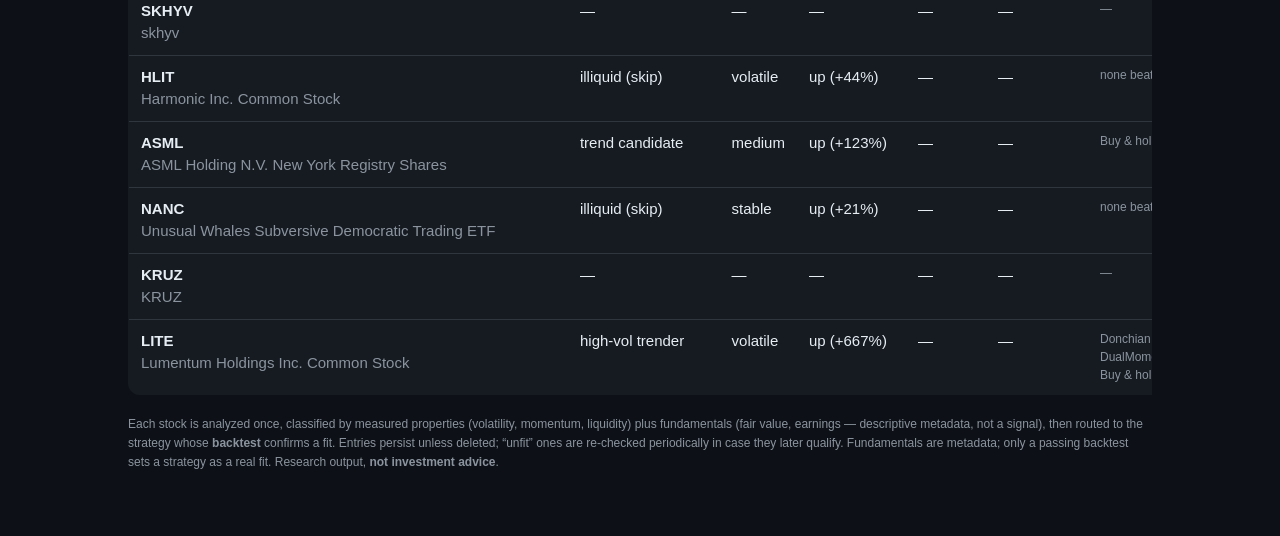
==== commit cb570825: "Stock Library: basket table matches the exact library format (ticker + company name + columns)" ====
--- a/stockLibrary/index.html
+++ b/stockLibrary/index.html
@@ -100,7 +100,11 @@
     <div style="font-size:17px; font-weight:700; margin-bottom:2px">Trading Basket</div>
     <div class="dim" style="font-size:13px; margin:0 0 12px" id="basketNote"></div>
     <div class="scroll"><table>
-      <thead><tr><th>Ticker</th><th style="text-align:right">Remove</th></tr></thead>
+      <thead><tr>
+        <th>Ticker</th><th>Type</th><th>Vol tier</th><th>Momentum</th>
+        <th>Fair value</th><th>Last earnings</th><th>Assigned strategy(ies)</th>
+        <th>Status</th><th>Added</th><th>Last checked</th><th>Remove</th>
+      </tr></thead>
       <tbody id="basketRows"></tbody>
     </table></div>
     <div class="addrow" style="margin-top:12px">
@@ -131,30 +135,35 @@
 const ADD_ENABLED = !WORKER_URL.startsWith("__") && !TURNSTILE_SITEKEY.startsWith("__");
 
 const badge = s => {
+  if (!s || s === "—") return '<span class="dim">—</span>';
   const cls = {fit:"b-fit", unfit:"b-unfit", pending:"b-pending", example:"b-example"}[s] || "b-pending";
   return `<span class="badge ${cls}">${s}</span>`;
 };
 let ALL = [];
+// The library row's cells — reused by both the library table and the basket table so they
+// share the EXACT same format.
+function entryCells(e){
+  const strat = (e.strategies||[]).length
+    ? e.strategies.map(s=>`${s.name} <span class="dim">(${s.verdict})</span>`).join("<br>")
+    : '<span class="dim">—</span>';
+  return `<td class="tick">${e.ticker}<br><span class="dim" style="font-weight:400">${e.name||""}</span></td>
+    <td>${e.type||"—"}</td><td>${e.vol_tier||"—"}</td><td>${e.momentum||"—"}</td>
+    <td>${e.fair_value||"—"}</td><td>${e.last_earnings||"—"}</td>
+    <td class="strat">${strat}</td>
+    <td>${badge(e.status)}</td>
+    <td class="dim">${e.added||"—"}</td><td class="dim">${e.last_checked||"—"}</td>`;
+}
 function render(list){
-  document.getElementById("rows").innerHTML = list.map(e=>{
-    const strat = (e.strategies||[]).length
-      ? e.strategies.map(s=>`${s.name} <span class="dim">(${s.verdict})</span>`).join("<br>")
-      : '<span class="dim">—</span>';
-    return `<tr>
-      <td class="tick">${e.ticker}<br><span class="dim" style="font-weight:400">${e.name||""}</span></td>
-      <td>${e.type||"—"}</td><td>${e.vol_tier||"—"}</td><td>${e.momentum||"—"}</td>
-      <td>${e.fair_value||"—"}</td><td>${e.last_earnings||"—"}</td>
-      <td class="strat">${strat}</td>
-      <td>${badge(e.status||"pending")}</td>
-      <td class="dim">${e.added||"—"}</td><td class="dim">${e.last_checked||"—"}</td>
-    </tr>`;
-  }).join("") || `<tr><td colspan="10" class="dim" style="text-align:center;padding:22px">No entries yet.</td></tr>`;
+  document.getElementById("rows").innerHTML =
+    list.map(e=>`<tr>${entryCells({...e, status:e.status||"pending"})}</tr>`).join("")
+    || `<tr><td colspan="10" class="dim" style="text-align:center;padding:22px">No entries yet.</td></tr>`;
 }
 fetch("./library.json").then(r=>r.json()).then(d=>{
   ALL = d.entries||[];
   document.getElementById("sub").textContent = `${ALL.length} entries · updated ${d.generated_utc} UTC`;
   if (d.note){ const b=document.getElementById("banner"); b.style.display="block"; b.innerHTML="<b>Preview.</b> "+d.note; }
   render(ALL);
+  if (BASKET.length) renderBasket();     // now that library data is in, enrich basket rows
   document.getElementById("foot").innerHTML =
     "Each stock is analyzed once, classified by measured properties (volatility, momentum, "+
     "liquidity) plus fundamentals (fair value, earnings — descriptive metadata, not a signal), "+
@@ -187,20 +196,24 @@
   document.getElementById("basketAdd").addEventListener("keydown", e => { if (e.key === "Enter") { e.preventDefault(); basketAdd(); } });
 }
 
-let BASKET = [];
+let BASKET = [], NAMES = {};
 function loadBasket(){
   fetch("../strategies/basket.json?cb="+Date.now()).then(r=>r.json()).then(d=>{
     BASKET = (d.tickers||[]).slice();
+    NAMES = d.names || {};
     document.getElementById("basketNote").textContent = d.note || "";
     renderBasket();
   }).catch(()=>{ document.getElementById("basketMsg").textContent = "basket unavailable"; });
 }
 function renderBasket(){
-  document.getElementById("basketRows").innerHTML = BASKET.length ? BASKET.map(t=>
-    `<tr><td class="tick">${t}</td>`+
-    `<td style="text-align:right"><button class="basket-x" data-del="${t}">Remove</button></td></tr>`).join("")
-    : `<tr><td colspan="2" class="dim" style="text-align:center;padding:16px">empty — add at least 2 tickers</td></tr>`;
-  document.querySelectorAll("#basketRows [data-del]").forEach(x=>x.onclick=()=>{
+  const el = document.getElementById("basketRows"); if(!el) return;
+  el.innerHTML = BASKET.length ? BASKET.map(t=>{
+    // Reuse the library entry (full analyzed data) if the name is in the library; otherwise
+    // show ticker + resolved company name, with the analyzed columns as "—".
+    const e = ALL.find(x=>x.ticker===t) || {ticker:t, name:(NAMES[t]||""), status:"—"};
+    return `<tr>${entryCells(e)}<td style="text-align:right"><button class="basket-x" data-del="${t}">Remove</button></td></tr>`;
+  }).join("") : `<tr><td colspan="11" class="dim" style="text-align:center;padding:16px">empty — add at least 2 tickers</td></tr>`;
+  el.querySelectorAll("[data-del]").forEach(x=>x.onclick=()=>{
     BASKET = BASKET.filter(t=>t!==x.dataset.del); renderBasket(); });
 }
 function basketAdd(){
